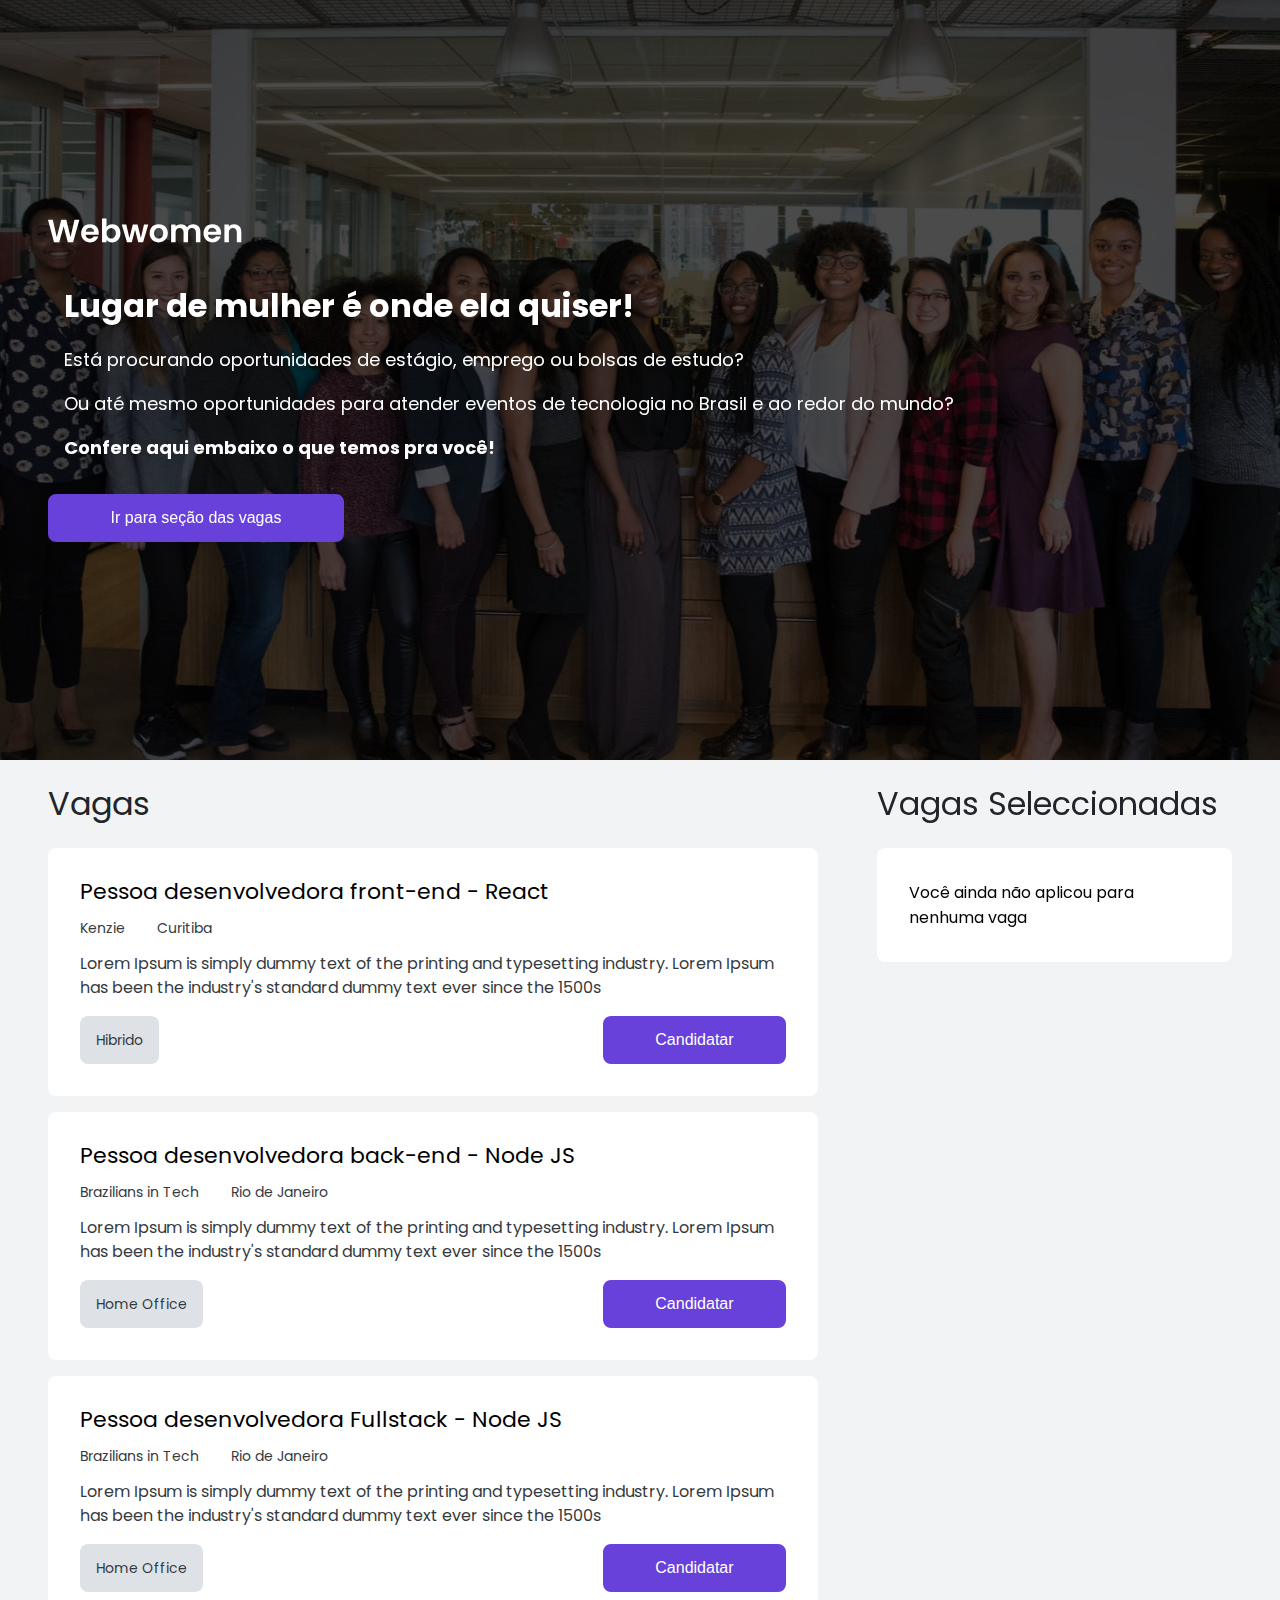
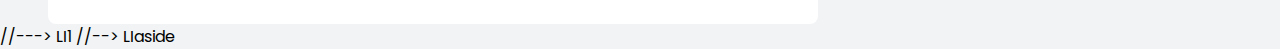
==== index.html @ 07746c2d "add index" ====
<!DOCTYPE html>
<html lang="pt-br">
<head>
    <meta charset="UTF-8">
    <meta http-equiv="X-UA-Compatible" content="IE=edge">
    <meta name="viewport" content="width=device-width, initial-scale=1.0">
    <link rel="stylesheet" href="./styles/globalStyles.css">
    <link rel="stylesheet" href="./styles/sizes.css">
    <link rel="stylesheet" href="./styles/displays.css">
    <link rel="stylesheet" href="./styles/spaces.css">
    <link rel="stylesheet" href="./styles/texts.css">
    <link rel="stylesheet" href="./styles/buttons.css">
    <link rel="stylesheet" href="./styles/borders.css">
    <link rel="stylesheet" href="./styles/backgrounds.css">

    <link rel="stylesheet" href="./pages/home/index.css">
    <link rel="shortcut icon" href="./assets/img/favicon.ico" type="image/x-icon">
    <title>Webwomen</title>
    <meta
      name="description"
      content="Está procurando oportunidades de estágio, emprego ou bolsas de estudo? 
      Ou até mesmo oportunidades para atender eventos de tecnologia no Brasil 
      e ao redor do mundo?"
    />
</head>
<body class="bg-grey-5">
    <header class="flex justify-center items-center">
      <section class="container flex flex-col gap-2">
        <div><img src="/assets/img/logo.svg" alt=""></div>
        <div class="container flex flex-col gap">
          <h1 class="text-grey-6">Lugar de mulher é onde ela quiser!</h1>
          <p class="text-1 text-grey-6">Está procurando oportunidades de estágio, emprego ou bolsas de estudo? </p>
          <p class="text-1 text-grey-6">Ou até mesmo oportunidades para atender eventos de tecnologia no Brasil e ao redor do mundo? </p>
          <p class="text-1 text-grey-6"><strong>Confere aqui embaixo o que temos pra você!</strong></p>
        </div>
        <button class="button-default-1 text-2">Ir para seção das vagas</button>
      </section>
    </header>
      <div class="container flex justify-between mt-2 container-responsive gap-responsive">
        <main class="w-section flex flex-col gap-2 content-container-responsive">
          <h3 class="title-3 text-grey-1">Vagas</h3>
          <ul id="list-jobs" class="flex flex-col gap">
          </ul>
        </main>
        <aside class="sticky w-section-2 flex flex-col gap-2 content-container-responsive">
          <h3 class="title-3 text-grey-1">Vagas Seleccionadas</h3>
          <ul id="list-cards" class="flex flex-col gap">
            <li class="card w-full flex flex-col gap bg-white p-2 rounded-sm">
              <p>Você ainda não aplicou para nenhuma vaga</p>
            </li>
          </ul>
        </aside>
      </div>

    <script src="/pages/home/jobsData.js"></script>
    <script src="/pages/home/index.js"></script>
</body>
</html>


//---> LI1
<!-- <li class="w-full flex flex-col gap bg-white p-2 rounded-sm">
  <h4 class="title-4">Pessoa desenvolvedora front-end - React JS</h4>
  <div class="flex justify-start gap-2">
    <p class="text-3 text-grey-2">Kenzie Academy</p>
    <p class="text-3 text-grey-2">Curitiba</p>
  </div>
  <p class="text-2 text-grey-2">Lorem, ipsum dolor sit amet consectetur adipisicing elit. Impedit quas eligendi ullam, animi nihil mollitia beatae temporibus dolor, minima praesentium iure neque maxime consectetur modi, veniam natus sint. Illum, distinctio?</p>
  <div class="flex justify-between items-center">
    <p class="text-3 text-grey-2 bg-grey-3 p rounded-sm">Presencial</p>
    <button class="button-default-2 text-2">Candidatar</button>
  </div>
</li> -->

//--> LIaside

<!-- <li class="w-full flex flex-col gap bg-white p-2 rounded-sm">
  <h4 class="title-4">Pessoa desenvolvedora front-end - React JS</h4>
  <div class="flex justify-start gap-2">
    <p class="text-3 text-grey-2">Kenzie Academy</p>
    <p class="text-3 text-grey-2">Curitiba</p>
  </div>
  <p class="text-2 text-grey-2">Lorem, ipsum dolor sit amet consectetur adipisicing elit. Impedit quas eligendi ullam, animi nihil mollitia beatae temporibus dolor, minima praesentium iure neque maxime consectetur modi, veniam natus sint. Illum, distinctio?</p>
  <div class="flex justify-between items-center">
    <p class="text-3 text-grey-2 bg-grey-3 p rounded-sm">Presencial</p>
    <button class="button-default-2 text-2">Candidatar</button>
  </div>
</li> -->
---- styles/globalStyles.css ----
@import url("https://fonts.googleapis.com/css2?family=Poppins:wght@400;600&display=swap");

* {
  padding: 0;
  margin: 0;
  box-sizing: border-box;
  scroll-behavior: smooth;
}

img {
  max-width: 100%;
}

:root {
  --color-brand-1: #6741D9;
  --color-brand-2: #5F3DC4;
  --color-grey-1:  #212529;
  --color-grey-2:  #343a40;
  --color-grey-3:  #dee2e6;
  --color-grey-4:  #e9ecef;
  --color-grey-5:  #f1f3f5;
  --color-grey-6:  #ffffff;
  
  --radius-default: 0.5rem;

  --font-title-1: 3rem;
  --font-title-2: 2.5rem;
  --font-title-3: 2rem;
  --font-title-4: 1.375rem;
  --font-title-5: 1.125rem;

  --font-text-1:  1.125rem;
  --font-text-2:  1rem;
  --font-text-3:  0.875rem;

  --font-weight-1: bold
  --font-weight-2: 500
  --font-weight-3: 400

  --line-height-1: 2.5rem;
  --line-height-2: 1.75rem;
  --line-height-3: 1.5rem;
  --line-height-4: 1rem;

  
}

body {
  font-family: "Poppins", sans-serif;
}

.container {
  width: 76rem;
  max-width: 100%;
  margin: 0 auto;
  padding-left: 1rem;
  padding-right: 1rem;
}

@media(max-width: 991px){
  :root {
    --title-1: calc(3rem / 1.2);
    --title-2: calc(2.5rem / 1.2);
    --title-3: calc(2rem / 1.2);
    --text-1:  calc(1.125rem / 1.2);
  }
}

.border{
  border:1px solid black
}

ul{
  list-style: none;
}
---- styles/sizes.css ----
.w-screen {
  width: 100vw;
}

.h-screen {
  height: 100vw;
}

.w-full {
  width: 100%;
}

.h-full {
  height: 100%;
}

.w-80 {
  width: 80%;
}

.w-20 {
  width: 20%;
}

.h-half {
  height: 50%;
}

.w-section {
  width: 65%;
}

.w-section-2 {
  width: 30%;
}
/* 
.w-button {
  width: 20%;
}

.w {
  width: 16px;
}

.w-2 {
  width: 32px;
}

.w-3 {
  width: 48px;
}

.w-4 {
  width: 64px;
}

.img-poster {
  width: 173px;
  height: 231px;
}

.w-star-container {
  width: 164px;
}

.w-cat-container {
  width: 226px;
} */
---- styles/displays.css ----
.flex {
  display: flex;
}

.items-center {
  align-items: center;
}

.items-start {
  align-items: flex-start;
}

.items-end {
  align-items: flex-end;
}

.justify-center {
  justify-content: center;
}

.justify-start{
  justify-content: flex-start;
}

.justify-between {
  justify-content: space-between;
}

.justify-around {
  justify-content: space-around;
}

.justify-end {
  justify-content: flex-end;
}

.flex-col {
  flex-direction: column;
}

.wrap {
  flex-wrap: wrap;
}

.absolute {
  position: absolute;
  top: 0;
  left: 0;
}

.fixed {
  position: fixed;
  top: 0;
  left: 0;
}

.relative {
  position: relative;
}

.sticky{
  position: sticky;
  top: 6.5rem;
}

.absolute-bottom {
  position: absolute;
  bottom: 0;
  right: 0;
}

@media (max-width: 900px) {
  .container-responsive {
    flex-direction: column;
  }

  .content-container-responsive {
    width: 100vw;
    max-width: 100%;
    gap: 2rem;
    height: max-content;
    border-radius: 0;
  }

  /* .content-container-responsive article{
    height: max-content;

  } */

  .gap-responsive{
    gap: 2rem;
  }

  /* .modal-mobile {
    background-color: #FFFFFF;
    position: absolute;
    top: 7rem;
    left: 0.75rem;
    display: flex;
    flex-direction: column;
    padding: 0.75rem;
    gap: 20px;
    width: 95%;
    height: max-content;  
  } */
}
---- styles/spaces.css ----
.gap {
  gap: 1rem;
}

.gap-2 {
  gap: 2rem
}

.gap-3 {
  gap: 3rem;
}

.m-auto {
  margin: 0 auto;
}

.mt {
  margin-top: 1rem;
}

.mt-2 {
  margin-top: 2rem;
}

.mt-3 {
  margin-top: 3rem;
}

.mt-4 {
  margin-top: 4rem;
}

.mt-5 {
  margin-top: 5rem;
}

.ml {
  margin-left: 1rem;
}

.ml-2 {
  margin-left: 2rem;
}

.ml-3 {
  margin-left: 3rem;
}

.ml-4 {
  margin-left: 4rem;
}

.ml-5 {
  margin-left: 5rem;
}

.mr {
  margin-right: 1rem;
}

.mr-2 {
  margin-right: 2rem;
}

.mr-3 {
  margin-right: 3rem;
}

.mr-4 {
  margin-right: 4rem;
}

.mr-5 {
  margin-right: 5rem;
}

.mb {
  margin-bottom: 1rem;
}

.mb-2 {
  margin-bottom: 2rem;
}

.mb-3 {
  margin-bottom: 3rem;
}

.mb-4 {
  margin-bottom: 4rem;
}

.mb-5 {
  margin-bottom: 5rem;
}

.p {
  padding: 1rem;
}

.p-2 {
  padding: 2rem;
}

.p-3 {
  padding: 3rem;
}

.p-4 {
  padding: 4rem;
}

.p-5 {
  padding: 5rem;
}

.px {
 padding: 0 16px;
}

.px-2 {
  padding: 0 32px;
 }

 .p-sm {
  padding: 4px;
 }
---- styles/texts.css ----
.title-1 {
  font-size: var(--font-title-1);
  font-weight: var(--font-weight-1);
  line-height: var(--line-height-1);
}
.title-2 {
  font-size: var(--font-title-2);
  font-weight: var(--font-weight-1);
  line-height: var(--line-height-3);
}

.title-3 {
  font-size: var(--font-title-3);
  font-weight: var(--font-weight-1);
  line-height: var(--line-height-3);
}

.title-4 {
  font-size: var(--font-title-4);
  font-weight: var(--font-weight-1);
  line-height: var(--line-height-3);
}

.title-5 {
  font-size: var(--font-title-5);
  font-weight: var(--font-weight-1);
  line-height: var(--line-height-3);
}

.text-1 {
  font-size: var(--font-text-1);
  font-weight: var(--font-weight-3);
  line-height: var(--line-height-2);
}
.text-2 {
  font-size: var(--font-text-2);
  font-weight: var(--font-weight-2);
  line-height: var(--line-height-3);
  
}
.text-3 {
  font-size: var(--font-text-3);
  font-weight: var(--font-weight-3);
  line-height: var(--line-height-4);
}



.text-grey-6 {
  color: var(--color-grey-6);
}

.text-grey-5 {
  color: var(--color-grey-5);
}

.text-grey-2 {
  color: var(--color-grey-2);
}

.text-grey-1 {
  color: var(--color-grey-1);
}

/* 
.text-sm {
  font-size: 0.5rem;
}

.text-md {
  font-size: 1rem;
}

.text-lg {
  font-size: 1.5rem;
}

.text-xl {
  font-size: 2rem;
}

.text-2xl {
  font-size: 3rem;
} */
---- styles/buttons.css ----
.button-default-1{
    display: flex;
    justify-content: center;
    align-items: center;
    padding: 12px 50px;
    gap: 10px;
    width: 296px;
    height: 48px;
    background: var(--color-brand-1);
    border: 2px solid var(--color-brand-1);
    color: var(--color-grey-6);
    border-radius: var(--radius-default);
}

.button-default-1:hover{
    background: var(--color-brand-2);
    border: 2px solid var(--color-brand-2);
}

.button-default-2{
    display: flex;
    justify-content: center;
    align-items: center;
    padding: 12px 50px;
    gap: 10px;
    width: max-content;
    height: 48px;
    background: var(--color-brand-1);
    border: 2px solid var(--color-brand-1);
    color: var(--color-grey-6);
    border-radius: var(--radius-default);
}

.button-default-2:hover{
    background: var(--color-brand-2);
    border: 2px solid var(--color-brand-2);
}

.trash{
    background-image: url(/assets/img/trash.svg);
    background-repeat: no-repeat;
    background-position: center;
    width: 28.25px;
    height: 26px;
    border: 1.5px solid var(--color-grey-5);
    border-radius: 8px;
  }
  
  .trash:hover{
    background-image: url(/assets/img/trash_hover.svg);
    background-repeat: no-repeat;
    background-position: center;
  }
---- styles/borders.css ----
.border {
  border: 1px solid;
}

.border-black {
  border-color: var(--gray-900);
}

.border-blue {
  border-color: var(--blue-500);
}

.rounded {
  border-radius: 1rem;
}

.rounded-sm {
  border-radius: 0.5rem;
}

.rounded-r {
  border-radius: 0 16px 16px 0;
}

.rounded-l {
  border-radius: 16px 0 0 16px;
}

.rounded-full {
  border-radius: 100%;
}
---- styles/backgrounds.css ----
.bg-white {
  background-color: var(--color-grey-6);
}

.bg-transparent {
  background-color: transparent;
}

.bg-grey-3 {
  background-color: var(--color-grey-3);
}

.bg-grey-5 {
  background-color: var(--color-grey-5);
}
---- pages/home/index.css ----
/* Desenvolva sua estilização aqui... */

header{
    background-image: url(/assets/img/Pexels\ Photo\ by\ Christina\ Morillo.svg);
    background-repeat: no-repeat;
    background-position: center;
    background-size: cover;
    background-position: center;
    height: 100vh;
    height: 760px;
    position: relative;
    z-index: 1;
    
}

header::after {
    content: "";
    background-color: rgba(0, 0, 0, 0.705);
    position: absolute;
    width: 100%;
    height: 100%;
    left: 0;
    top: 0;
    z-index: -1;
  }

.card{

}

.card:hover{
    background-color: var(--color-grey-5);    
}
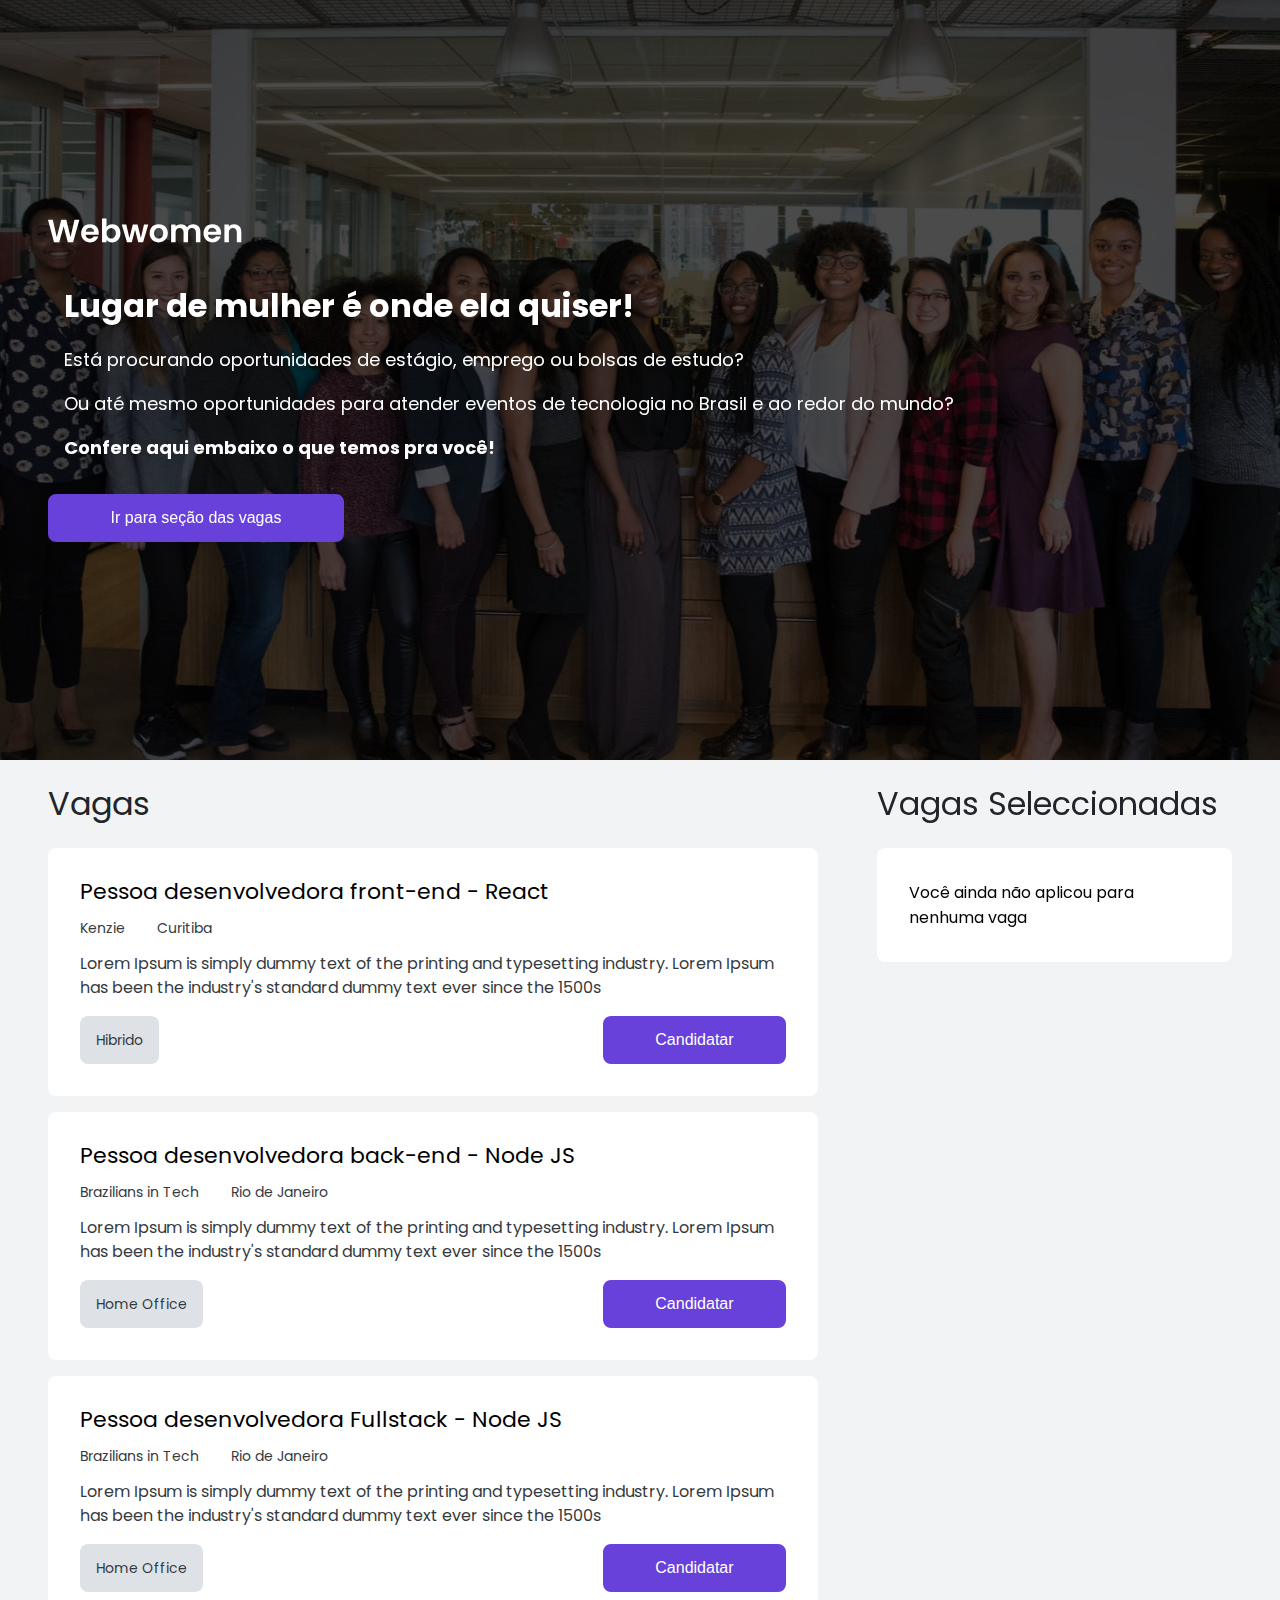
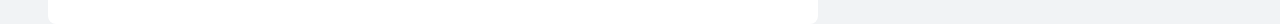
==== commit 342475fc: "correcaoV2" ====
--- a/index.html
+++ b/index.html
@@ -58,7 +58,7 @@
 </html>
 
 
-//---> LI1
+
 <!-- <li class="w-full flex flex-col gap bg-white p-2 rounded-sm">
   <h4 class="title-4">Pessoa desenvolvedora front-end - React JS</h4>
   <div class="flex justify-start gap-2">
@@ -72,7 +72,7 @@
   </div>
 </li> -->
 
-//--> LIaside
+
 
 <!-- <li class="w-full flex flex-col gap bg-white p-2 rounded-sm">
   <h4 class="title-4">Pessoa desenvolvedora front-end - React JS</h4>
